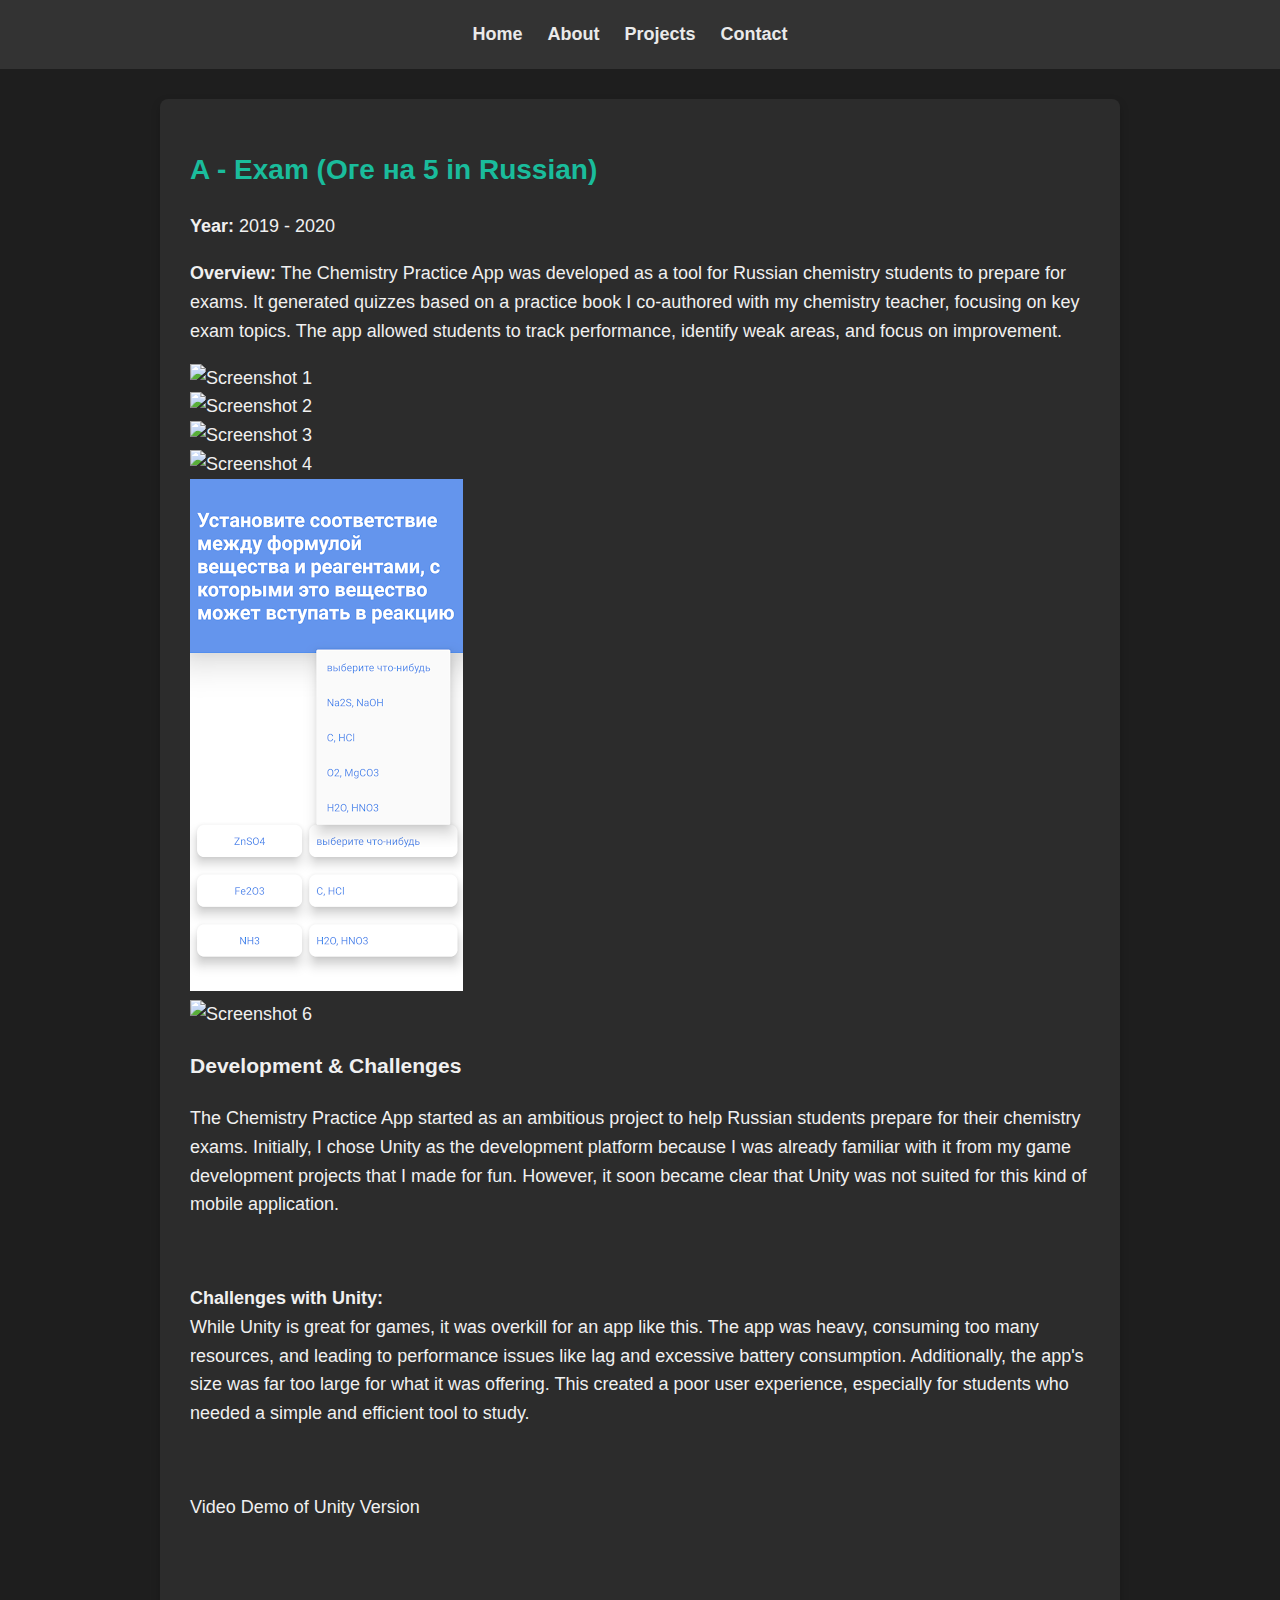
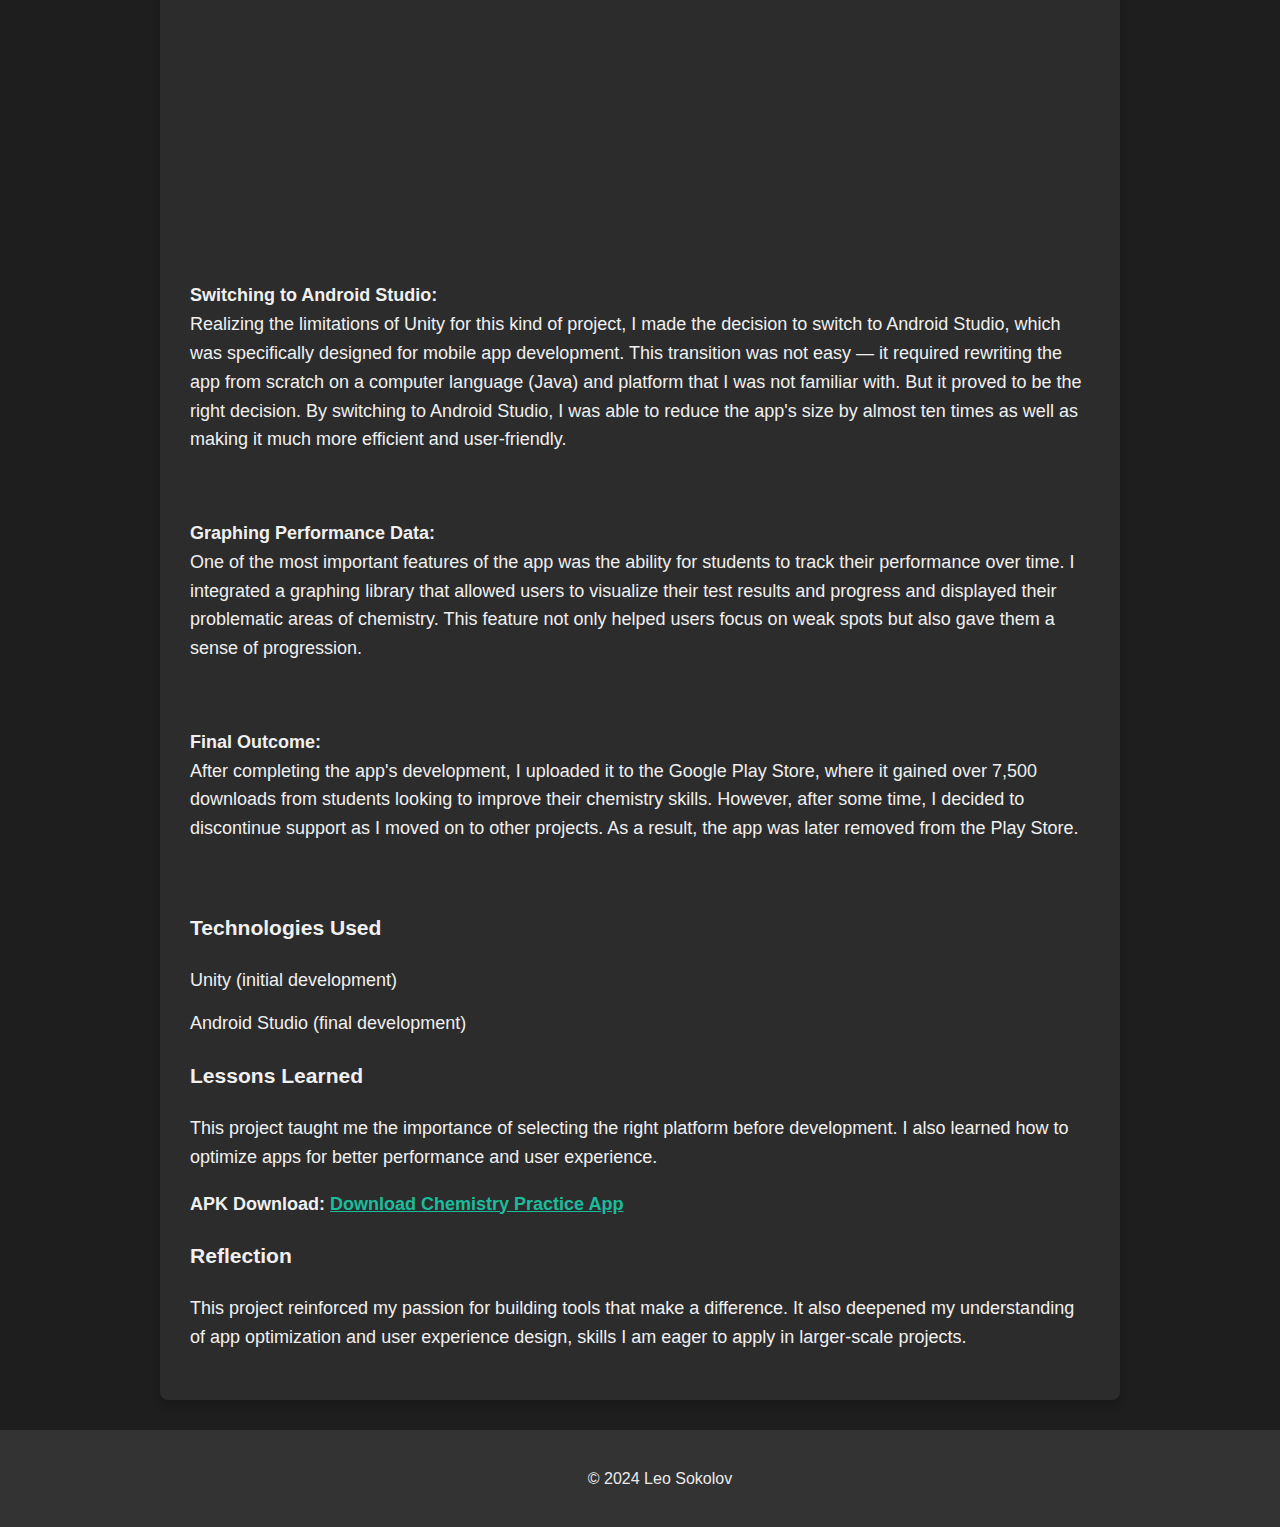
==== aexam.html @ 2c132a94 "Add files via upload" ====
<!DOCTYPE html>
<html lang="en">
<head>
    <meta charset="UTF-8">
    <meta name="viewport" content="width=device-width, initial-scale=1.0">
    <title>A - Exam - Leo Sokolov</title>
    <link rel="stylesheet" href="styles.css">
</head>
<body>
    <!-- Navigation Bar -->
    <header>
        <nav>
            <ul>
                <li><a href="index.html">Home</a></li>
                <li><a href="index.html#about">About</a></li>
                <li><a href="index.html#projects">Projects</a></li>
                <li><a href="index.html#contact">Contact</a></li>
            </ul>
        </nav>
    </header>

    <!-- Project Description for Chemistry Practice App -->
    <section id="project">
        <h1>A - Exam (Оге на 5 in Russian)</h1>
        <p><strong>Year:</strong> 2019 - 2020</p>
        <p><strong>Overview:</strong> The Chemistry Practice App was developed as a tool for Russian chemistry students to prepare for exams. It generated quizzes based on a practice book I co-authored with my chemistry teacher, focusing on key exam topics. The app allowed students to track performance, identify weak areas, and focus on improvement.</p>
        
        <!-- Masonry Image Gallery -->
        <div class="masonry">
            <div class="masonry-item"><img src="images/oge-screen1.png" alt="Screenshot 1"></div>
            <div class="masonry-item"><img src="images/oge-screen2.png" alt="Screenshot 2"></div>
            <div class="masonry-item"><img src="images/oge-screen3.png" alt="Screenshot 3"></div>
            <div class="masonry-item"><img src="images/oge-screen4.png" alt="Screenshot 4"></div>
            <div class="masonry-item"><img src="images/oge-screen5.png" alt="Screenshot 5"></div>
            <div class="masonry-item"><img src="images/oge-screen6.png" alt="Screenshot 6"></div>
        </div>
        
<h3>Development & Challenges</h3>
<p>The Chemistry Practice App started as an ambitious project to help Russian students prepare for their chemistry exams. Initially, I chose Unity as the development platform because I was already familiar with it from my game development projects that I made for fun. However, it soon became clear that Unity was not suited for this kind of mobile application.</p><br>

<p><strong>Challenges with Unity:</strong><br>
While Unity is great for games, it was overkill for an app like this. The app was heavy, consuming too many resources, and leading to performance issues like lag and excessive battery consumption. Additionally, the app's size was far too large for what it was offering. This created a poor user experience, especially for students who needed a simple and efficient tool to study.</p><br>
        
<p>Video Demo of Unity Version</p>


<div class="video-container">
    <iframe width="560" height="315" src="https://www.youtube.com/embed/EF_y5xz3Zdg" title="Chemistry Practice App Unity Version" frameborder="0" allow="accelerometer; autoplay; clipboard-write; encrypted-media; gyroscope; picture-in-picture" allowfullscreen></iframe>
</div>



<p><strong>Switching to Android Studio:</strong><br>
Realizing the limitations of Unity for this kind of project, I made the decision to switch to Android Studio, which was specifically designed for mobile app development. This transition was not easy — it required rewriting the app from scratch on a computer language (Java) and platform that I was not familiar with. But it proved to be the right decision. By switching to Android Studio, I was able to reduce the app's size by almost ten times as well as making it much more efficient and user-friendly.</p><br>

<p><strong>Graphing Performance Data:</strong><br>
One of the most important features of the app was the ability for students to track their performance over time. I integrated a graphing library that allowed users to visualize their test results and progress and displayed their problematic areas of chemistry. This feature not only helped users focus on weak spots but also gave them a sense of progression.</p><br>

<p><strong>Final Outcome:</strong><br>
After completing the app's development, I uploaded it to the Google Play Store, where it gained over 7,500 downloads from students looking to improve their chemistry skills. However, after some time, I decided to discontinue support as I moved on to other projects. As a result, the app was later removed from the Play Store.</p><br>


        <h3>Technologies Used</h3>
        <ul>
            <li>Unity (initial development)</li>
            <li>Android Studio (final development)</li>
        </ul>

        <h3>Lessons Learned</h3>
        <p>This project taught me the importance of selecting the right platform before development. I also learned how to optimize apps for better performance and user experience.</p>

        <!-- APK Download -->
        <p><strong>APK Download:</strong> <a href="aexam.apk" download>Download Chemistry Practice App</a></p>

        <h3>Reflection</h3>
        <p>This project reinforced my passion for building tools that make a difference. It also deepened my understanding of app optimization and user experience design, skills I am eager to apply in larger-scale projects.</p>
    </section>

    <footer>
        <p>&copy; 2024 Leo Sokolov</p>
    </footer>

</body>
</html>
---- styles.css ----
/* Global Styles */
body {
    font-family: 'Roboto', sans-serif;
    margin: 0;
    padding: 0;
    background-color: #1e1e1e;
    color: #f0f0f0; /* Lighten the text color for readability */
    line-height: 1.6; /* Add more space between lines */
    font-size: 18px; /* Slightly increase the font size */
}

/* Header and Navigation */
header {
    background-color: #333;
    padding: 20px 0; /* Increase padding for a more spacious header */
    text-align: center;
}

nav ul {
    list-style-type: none;
    margin: 0;
    padding: 0;
}

nav ul li {
    display: inline;
    margin-right: 20px; /* Add more space between menu items */
}

nav ul li a {
    color: #eaeaea;
    text-decoration: none;
    font-weight: bold;
    font-size: 18px; /* Increase font size for readability */
}

nav ul li a:hover {
    color: #1abc9c;
}

/* Sections */
section {
    padding: 30px;
    margin: 30px auto; /* Center and space sections */
    max-width: 900px; /* Restrict content width for better readability */
    background-color: #2c2c2c;
    border-radius: 8px;
    box-shadow: 0 4px 10px rgba(0, 0, 0, 0.2); /* Add a subtle shadow */
}

h1, h2 {
    color: #1abc9c;
    font-size: 28px; /* Make headings larger */
    margin-bottom: 20px;
}

ul {
    list-style-type: none;
    padding: 0;
}

ul li {
    margin-bottom: 15px; /* Increase spacing between list items */
}

a {
    color: #1abc9c;
    font-weight: bold; /* Make links more visible */
}

a:hover {
    text-decoration: underline;
}

/* Footer */
footer {
    text-align: center;
    padding: 20px;
    background-color: #333;
    color: #eaeaea;
    position: relative;
    bottom: 0;
    width: 100%;
    font-size: 16px; /* Increase font size in the footer */
}

/* About Section */
.about-section {
    display: flex;
    align-items: center;
    justify-content: space-between;
    padding: 30px;
    margin: 30px auto;
    max-width: 1000px;
}

.text-and-photo {
    display: flex;
    align-items: flex-start;
    justify-content: space-between;
}

.about-photo {
    margin-left: 20px;
    flex-shrink: 0; /* Ensures the image doesn't shrink on smaller screens */
}

.about-photo img {
    width: 200px;
    height: 200px;
    border-radius: 50%;
    object-fit: cover;
}

@media (max-width: 768px) {
    .text-and-photo {
        flex-direction: column;
        align-items: center;
    }

    .about-photo {
        margin: 20px 0 0 0;
    }
}


/* Project Cards */
.project-cards {
    display: flex;
    justify-content: space-around;
    flex-wrap: wrap;
    gap: 20px;
}

.card {
    position: relative;
    background-color: #2c2c2c;
    border-radius: 8px;
    padding: 20px;
    width: 220px;
    box-shadow: 0 4px 10px rgba(0, 0, 0, 0.2);
    text-align: center;
    color: #f0f0f0;
    overflow: hidden; /* Important to contain the hover effect */
    cursor: pointer;
}

.card-icon {
    width: 100px;
    height: 100px;
    margin-bottom: 10px;
    z-index: 1; /* Ensure the icon stays in front */
    position: relative;
}

.card-content h3,
.card-content p {
    z-index: 1; /* Ensure the text stays in front */
    position: relative;
    transition: color 0.6s ease-out; /* Smooth transition for text color */
}

/* Hover effect - Circle Expansion */
.card::before {
    content: '';
    position: absolute;
    top: var(--y, 50%);
    left: var(--x, 50%);
    width: 300%;
    height: 300%;
    background-color: rgba(26, 188, 156); /* Change the color to #1abc9c */
    border-radius: 50%;
    transform: translate(-50%, -50%) scale(0);
    z-index: 0; /* Ensure the circle stays behind the content */
    transition: transform 0.6s ease-out, top 0s, left 0s;
}

.card.hovered::before {
    transform: translate(-50%, -50%) scale(1); /* Expands the circle */
}

.card.leaving::before {
    transform: translate(-50%, -50%) scale(0); /* Shrinks the circle */
}

.card.hovered .card-content h3,
.card.hovered .card-content p {
    color: #2c2c2c; /* Matches the background color to make text blend in */
}

@media (max-width: 768px) {
    .project-cards {
        flex-direction: column;
        align-items: center;
    }

    .card {
        width: 100%;
        max-width: 300px;
    }
}
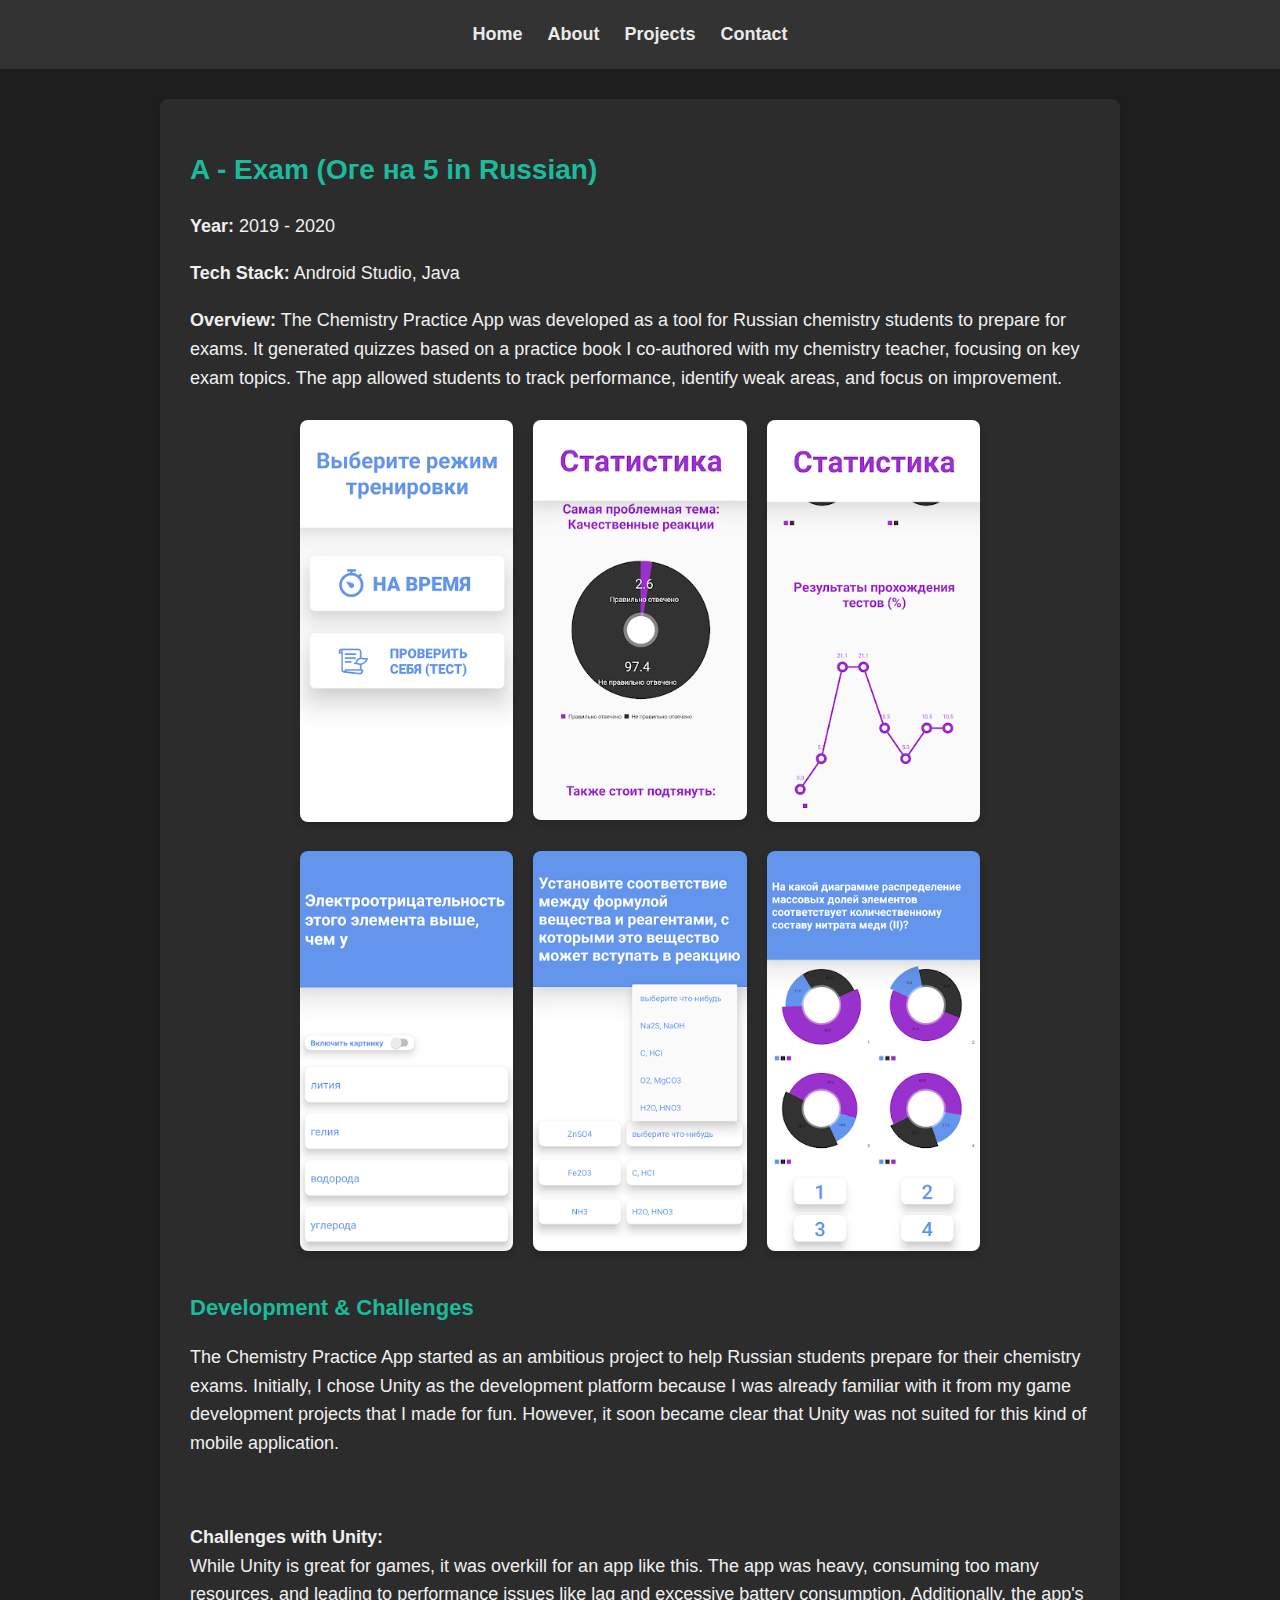
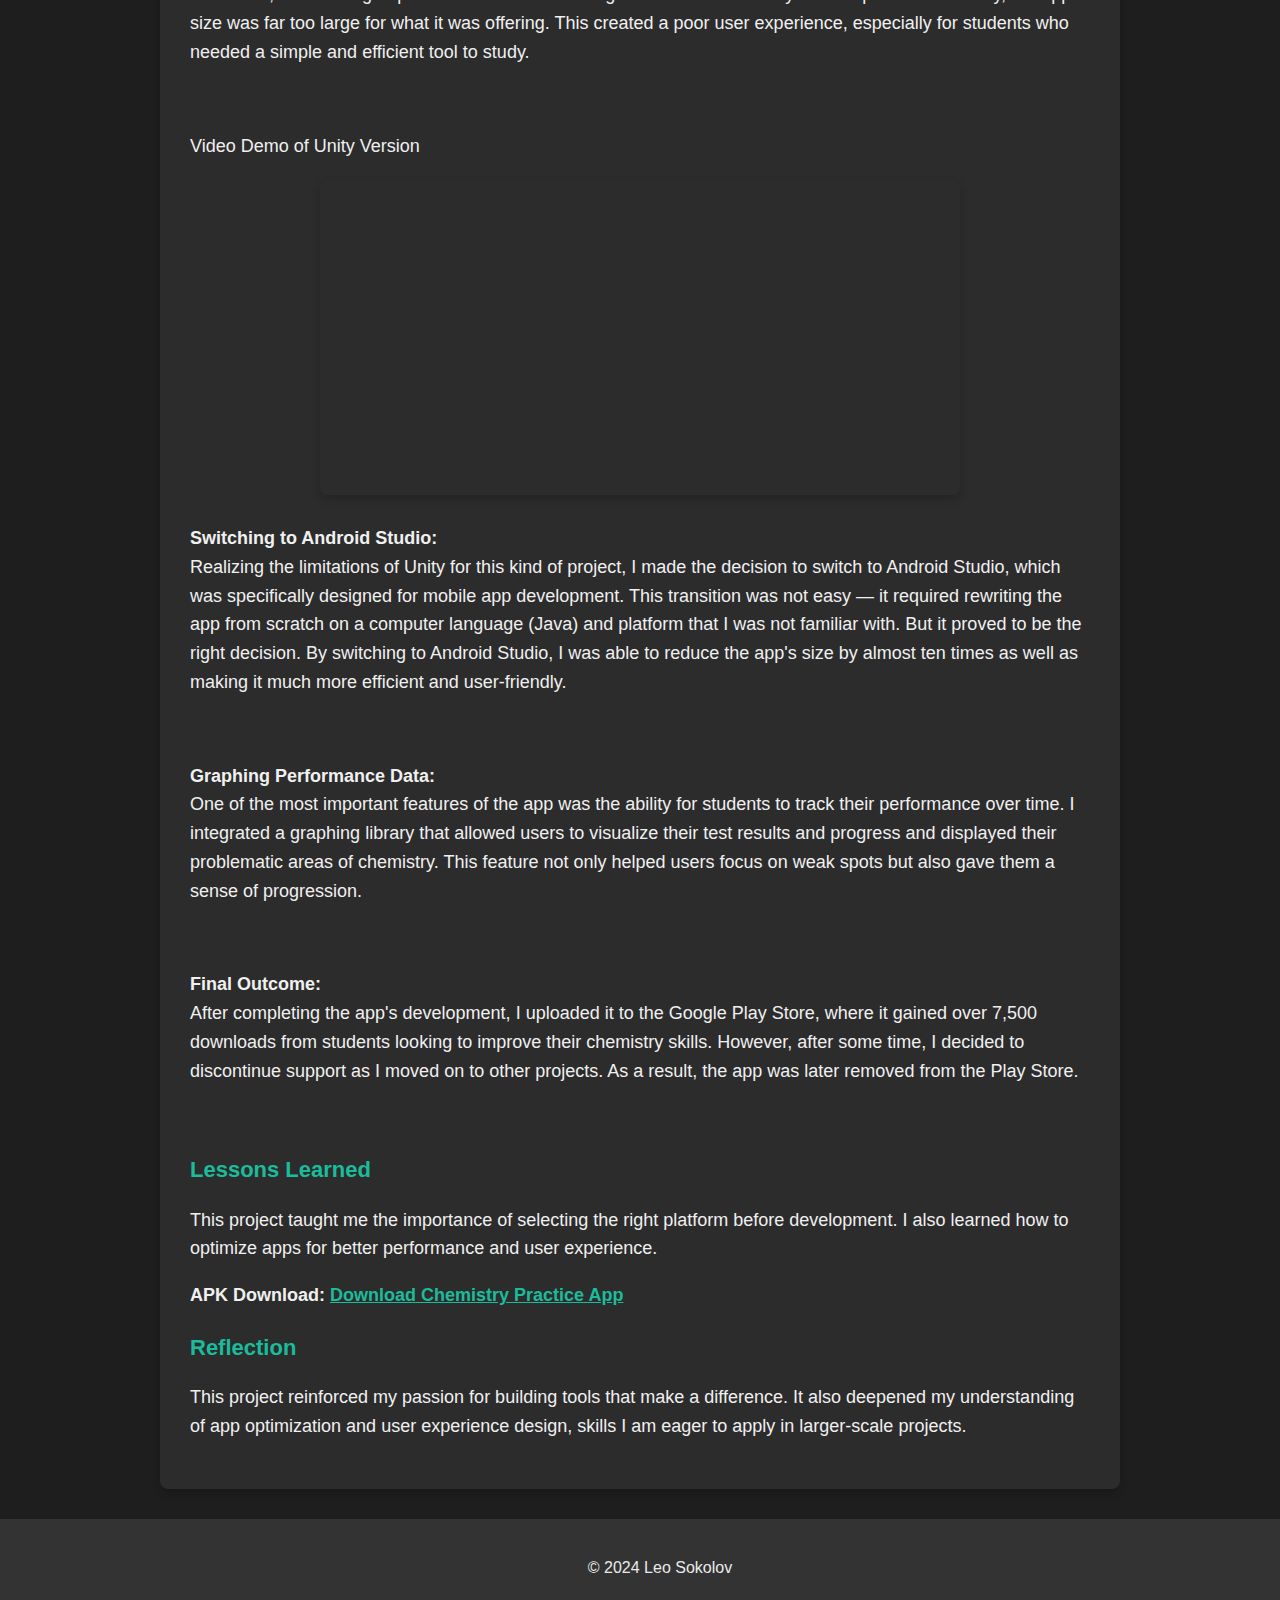
==== commit cec0feaf: "Add files via upload" ====
--- a/aexam.html
+++ b/aexam.html
@@ -23,6 +23,7 @@
     <section id="project">
         <h1>A - Exam (Оге на 5 in Russian)</h1>
         <p><strong>Year:</strong> 2019 - 2020</p>
+        <p><strong>Tech Stack:</strong> Android Studio, Java</p>
         <p><strong>Overview:</strong> The Chemistry Practice App was developed as a tool for Russian chemistry students to prepare for exams. It generated quizzes based on a practice book I co-authored with my chemistry teacher, focusing on key exam topics. The app allowed students to track performance, identify weak areas, and focus on improvement.</p>
         
         <!-- Masonry Image Gallery -->
@@ -60,12 +61,6 @@
 After completing the app's development, I uploaded it to the Google Play Store, where it gained over 7,500 downloads from students looking to improve their chemistry skills. However, after some time, I decided to discontinue support as I moved on to other projects. As a result, the app was later removed from the Play Store.</p><br>
 
 
-        <h3>Technologies Used</h3>
-        <ul>
-            <li>Unity (initial development)</li>
-            <li>Android Studio (final development)</li>
-        </ul>
-
         <h3>Lessons Learned</h3>
         <p>This project taught me the importance of selecting the right platform before development. I also learned how to optimize apps for better performance and user experience.</p>
 
--- a/styles.css
+++ b/styles.css
@@ -199,3 +199,243 @@
         max-width: 300px;
     }
 }
+
+/* Gallery Styles */
+.gallery {
+    display: flex;
+    flex-wrap: wrap;
+    gap: 10px;
+    justify-content: space-around;
+}
+
+.gallery-image {
+    width: 30%;
+    border-radius: 8px;
+    box-shadow: 0 4px 10px rgba(0, 0, 0, 0.2);
+}
+.image {
+    width: 50%;
+    border-radius: 8px;
+    box-shadow: 0 4px 10px rgba(0, 0, 0, 0.2);
+}
+
+@media (max-width: 768px) {
+    .gallery-image {
+        width: 45%;
+    }
+}
+
+/* Global Styles for Subtitles */
+h3 {
+    font-size: 22px; /* Smaller than h1 and h2 */
+    color: #1abc9c; /* Keep the green color to maintain theme */
+    margin-top: 20px;
+    margin-bottom: 10px;
+}
+
+/* Lightbox Gallery */
+.lightbox-gallery {
+    display: flex;
+    justify-content: space-around;
+    flex-wrap: wrap;
+}
+
+.thumbnail {
+    width: 150px;
+    height: auto;
+    cursor: pointer;
+    border-radius: 8px;
+    margin: 10px;
+    transition: transform 0.3s ease;
+}
+
+.thumbnail:hover {
+    transform: scale(1.05);
+}
+
+/* Masonry Styles */
+.masonry {
+    display: flex;
+    flex-wrap: wrap;
+    margin-left: 100px; /* Adjust for spacing */
+    margin-right: 100px;
+}
+
+.masonry-item {
+    width: calc(33.333% - 20px); /* Three columns, with some spacing */
+    margin: 10px;
+}
+
+.masonry-item img {
+    width: 100%;
+    height: auto;
+    border-radius: 8px;
+    box-shadow: 0 4px 10px rgba(0, 0, 0, 0.2);
+    transition: transform 0.3s ease;
+}
+
+.masonry-item img:hover {
+    transform: scale(1.05);
+}
+
+@media (max-width: 768px) {
+    .masonry-item {
+        width: calc(50% - 20px); /* Two columns on smaller screens */
+    }
+}
+
+@media (max-width: 480px) {
+    .masonry-item {
+        width: calc(100% - 20px); /* Single column on very small screens */
+    }
+}
+.video-container {
+    max-width: 100%;
+    margin: 20px 0;
+    text-align: center;
+}
+
+.video-container iframe {
+    width: 100%;
+    max-width: 640px; /* Adjust to fit the container */
+    border-radius: 8px;
+    box-shadow: 0 4px 10px rgba(0, 0, 0, 0.2);
+}
+
+/* WebGL Placeholder */
+.webgl-placeholder {
+    text-align: center;
+    margin: 20px 0;
+}
+
+.webgl-placeholder img {
+    max-width: 100%;
+    border-radius: 8px;
+}
+
+/* Screenshot and Text Layout */
+.screenshot-text {
+    display: flex;
+    align-items: center;
+    margin-bottom: 30px;
+}
+
+.screenshot-text img {
+    width: 50%;
+    border-radius: 8px;
+    box-shadow: 0 4px 10px rgba(0, 0, 0, 0.2);
+    margin-right: 20px;
+}
+
+.screenshot-text .text {
+    width: 50%;
+}
+
+@media (max-width: 768px) {
+    .screenshot-text {
+        flex-direction: column;
+    }
+
+    .screenshot-text img {
+        width: 100%;
+        margin-bottom: 20px;
+    }
+
+    .screenshot-text .text {
+        width: 100%;
+    }
+}
+
+/* Code Block Styling */
+.code-block {
+    background-color: #1e1e1e; /* Dark background */
+    color: #dcdcdc; /* Light text */
+    padding: 15px;
+    border-radius: 8px;
+    margin-bottom: 20px;
+    font-family: 'Courier New', Courier, monospace; /* Monospaced font */
+    font-size: 16px;
+    overflow-x: auto;
+    box-shadow: 0 4px 10px rgba(0, 0, 0, 0.2);
+}
+
+.code-block code {
+    color: #c5c8c6; /* Text color */
+    display: block;
+    line-height: 1.6; /* Line spacing */
+}
+
+.code-block code::before, .code-block code::after {
+    content: ''; /* Remove before/after content */
+}
+
+/* Syntax Highlighting */
+.code-block .keyword {
+    color: #569cd6; /* Keywords like 'void', 'if' */
+}
+
+.code-block .comment {
+    color: #6a9955; /* Comments in green */
+}
+
+.code-block .string {
+    color: #ce9178; /* Strings in brown/red */
+}
+
+.code-block .variable {
+    color: #9cdcfe; /* Variables in blue */
+}
+
+.screenshot-text {
+    display: flex;
+    align-items: center;
+    margin-bottom: 30px;
+}
+
+.video-small {
+    width: 50%; /* Make the video take up 50% of the container */
+    border-radius: 8px;
+    box-shadow: 0 4px 10px rgba(0, 0, 0, 0.2);
+    margin-right: 20px; /* Space between the video and text */
+}
+
+.screenshot-text .text {
+    width: 50%; /* Make the text take up the remaining 50% */
+}
+
+@media (max-width: 768px) {
+    .screenshot-text {
+        flex-direction: column;
+    }
+
+    .video-small {
+        width: 100%; /* Make the video take full width on smaller screens */
+        margin-bottom: 20px;
+    }
+
+    .screenshot-text .text {
+        width: 100%; /* Make text take full width on smaller screens */
+    }
+}
+
+/* Container for the WebGL game */
+.webgl-container {
+    position: relative;
+    width: 100%; /* Set the container width to 100% */
+    padding-bottom: 50%; /* Adjust this based on the game's aspect ratio (e.g., 50% for a square aspect ratio) */
+    overflow: hidden; /* Ensure no content bleeds out */
+}
+
+/* Iframe settings for WebGL */
+#webgl-game {
+    position: absolute;
+    top: 0;
+    left: 0;
+    width: 200%; /* Double the width for scaling */
+    height: 200%; /* Double the height for scaling */
+    border: 0;
+    transform: scale(0.5); /* Scale down to fit */
+    transform-origin: top left; /* Ensure scaling starts from the top-left */
+}
+
+
